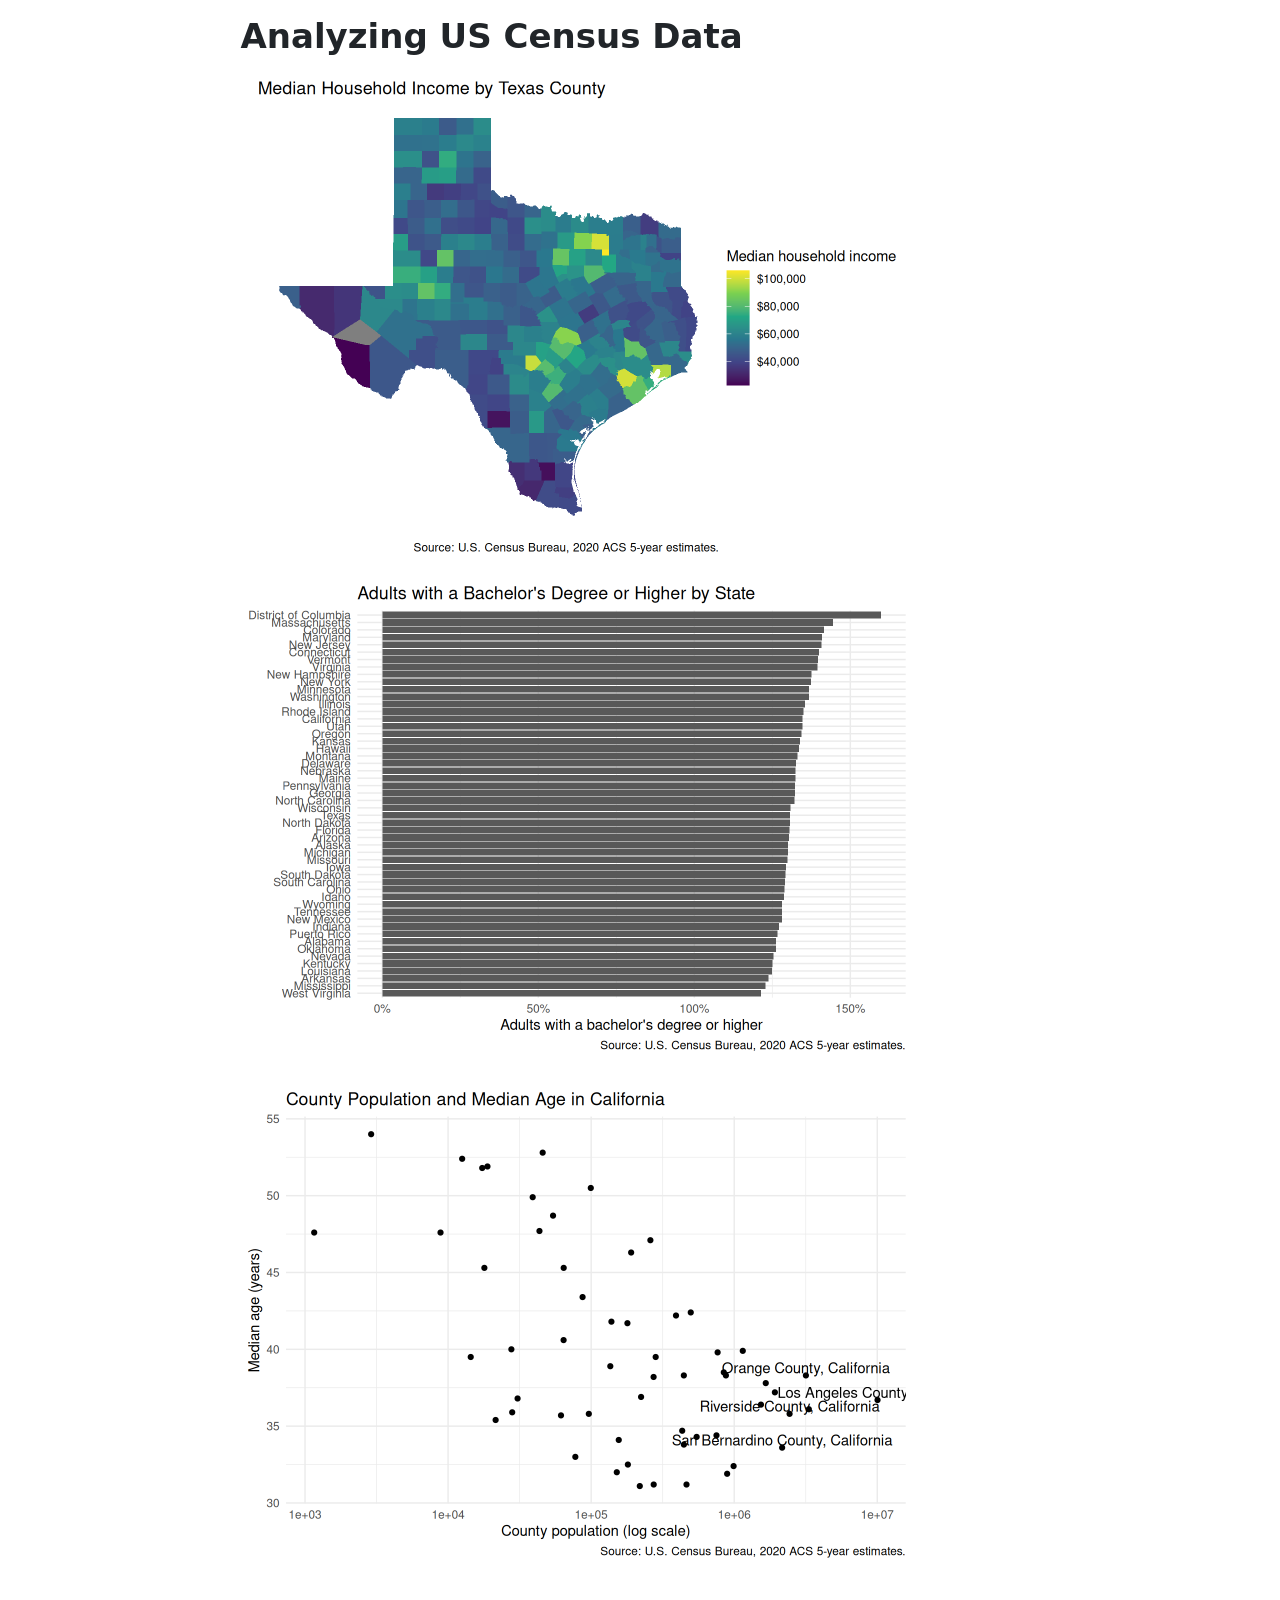
==== index.html @ 08bc4ea1 "Built site for gh-pages" ====
<!DOCTYPE html>
<html xmlns="http://www.w3.org/1999/xhtml" lang="en" xml:lang="en"><head>

<meta charset="utf-8">
<meta name="generator" content="quarto-1.10.19">

<meta name="viewport" content="width=device-width, initial-scale=1.0, user-scalable=yes">


<title>Analyzing US Census Data</title>
<style>
/* Default styles provided by pandoc.
** See https://pandoc.org/MANUAL.html#variables-for-html for config info.
*/
span.smallcaps{font-variant: small-caps;}
div.columns{display: flex; gap: 1.5em;}
div.column{flex: auto;}
@media screen {
div.columns{gap: min(4vw, 1.5em);}
div.column{overflow-x: auto;}
}
div.hanging-indent{margin-left: 1.5em; text-indent: -1.5em;}
ul.task-list{list-style: none;}
ul.task-list li input[type="checkbox"] {
  width: 0.8em;
  margin: 0 0.8em 0.2em -1em; /* quarto-specific, see https://github.com/quarto-dev/quarto-cli/issues/4556 */ 
  vertical-align: middle;
}
</style>


<script src="analysis_files/libs/clipboard/clipboard.min.js"></script>
<script src="analysis_files/libs/quarto-html/quarto.js" type="module"></script>
<script src="analysis_files/libs/quarto-html/tabsets/tabsets.js" type="module"></script>
<script src="analysis_files/libs/quarto-html/popper.min.js"></script>
<script src="analysis_files/libs/quarto-html/tippy.umd.min.js"></script>
<script src="analysis_files/libs/quarto-html/anchor.min.js"></script>
<link href="analysis_files/libs/quarto-html/tippy.css" rel="stylesheet">
<link href="analysis_files/libs/quarto-html/quarto-syntax-highlighting-bf27225e3a48a9273f3daa8f8e829971.css" rel="stylesheet" id="quarto-text-highlighting-styles">
<script src="analysis_files/libs/bootstrap/bootstrap.min.js"></script>
<link href="analysis_files/libs/bootstrap/bootstrap-icons.css" rel="stylesheet">
<link href="analysis_files/libs/bootstrap/bootstrap-2d8e8d8c08cd9eb5ffb286a132dd36b7.min.css" rel="stylesheet" append-hash="true" id="quarto-bootstrap" data-mode="light">


</head>

<body class="fullcontent quarto-light">

<div id="quarto-content" class="page-columns page-rows-contents page-layout-article">

<main class="content" id="quarto-document-content">

<header id="title-block-header" class="quarto-title-block default">
<div class="quarto-title">
<h1 class="title">Analyzing US Census Data</h1>
</div>



<div class="quarto-title-meta">

    
  
    
  </div>
  


</header>


<div class="cell">
<div class="cell-output-display">
<div>
<figure class="figure">
<p><img src="analysis_files/figure-html/unnamed-chunk-3-1.png" class="img-fluid figure-img" width="672"></p>
</figure>
</div>
</div>
</div>
<div class="cell">
<div class="cell-output-display">
<div>
<figure class="figure">
<p><img src="analysis_files/figure-html/unnamed-chunk-5-1.png" class="img-fluid figure-img" width="672"></p>
</figure>
</div>
</div>
</div>
<div class="cell">
<div class="cell-output-display">
<div>
<figure class="figure">
<p><img src="analysis_files/figure-html/unnamed-chunk-7-1.png" class="img-fluid figure-img" width="672"></p>
</figure>
</div>
</div>
</div>

</main>
<!-- /main column -->
<script id="quarto-html-after-body" type="application/javascript">
  window.document.addEventListener("DOMContentLoaded", function (event) {
    const icon = "";
    const anchorJS = new window.AnchorJS();
    anchorJS.options = {
      placement: 'right',
      icon: icon
    };
    anchorJS.add('.anchored');
    const isCodeAnnotation = (el) => {
      for (const clz of el.classList) {
        if (clz.startsWith('code-annotation-')) {                     
          return true;
        }
      }
      return false;
    }
    const onCopySuccess = function(e) {
      // button target
      const button = e.trigger;
      // don't keep focus
      button.blur();
      // flash "checked"
      button.classList.add('code-copy-button-checked');
      var currentTitle = button.getAttribute("title");
      button.setAttribute("title", "Copied!");
      let tooltip;
      if (window.bootstrap) {
        button.setAttribute("data-bs-toggle", "tooltip");
        button.setAttribute("data-bs-placement", "left");
        button.setAttribute("data-bs-title", "Copied!");
        tooltip = new bootstrap.Tooltip(button, 
          { trigger: "manual", 
            customClass: "code-copy-button-tooltip",
            offset: [0, -8]});
        tooltip.show();    
      }
      setTimeout(function() {
        if (tooltip) {
          tooltip.hide();
          button.removeAttribute("data-bs-title");
          button.removeAttribute("data-bs-toggle");
          button.removeAttribute("data-bs-placement");
        }
        button.setAttribute("title", currentTitle);
        button.classList.remove('code-copy-button-checked');
      }, 1000);
      // clear code selection
      e.clearSelection();
    }
    const getTextToCopy = function(trigger) {
      const outerScaffold = trigger.parentElement.cloneNode(true);
      const codeEl = outerScaffold.querySelector('code');
      for (const childEl of codeEl.children) {
        if (isCodeAnnotation(childEl)) {
          childEl.remove();
        }
      }
      return codeEl.innerText;
    }
    const clipboard = new window.ClipboardJS('.code-copy-button:not([data-in-quarto-modal])', {
      text: getTextToCopy
    });
    clipboard.on('success', onCopySuccess);
    if (window.document.getElementById('quarto-embedded-source-code-modal')) {
      const clipboardModal = new window.ClipboardJS('.code-copy-button[data-in-quarto-modal]', {
        text: getTextToCopy,
        container: window.document.getElementById('quarto-embedded-source-code-modal')
      });
      clipboardModal.on('success', onCopySuccess);
    }
      var localhostRegex = new RegExp(/^(?:http|https):\/\/localhost\:?[0-9]*\//);
      var mailtoRegex = new RegExp(/^mailto:/);
        var filterRegex = new RegExp('/' + window.location.host + '/');
      var isInternal = (href) => {
          return filterRegex.test(href) || localhostRegex.test(href) || mailtoRegex.test(href);
      }
      // Inspect non-navigation links and adorn them if external
     var links = window.document.querySelectorAll('a[href]:not(.nav-link):not(.navbar-brand):not(.toc-action):not(.sidebar-link):not(.sidebar-item-toggle):not(.pagination-link):not(.no-external):not([aria-hidden]):not(.dropdown-item):not(.quarto-navigation-tool):not(.about-link)');
      for (var i=0; i<links.length; i++) {
        const link = links[i];
        if (!isInternal(link.href)) {
          // undo the damage that might have been done by quarto-nav.js in the case of
          // links that we want to consider external
          if (link.dataset.originalHref !== undefined) {
            link.href = link.dataset.originalHref;
          }
        }
      }
    function tippyHover(el, contentFn, onTriggerFn, onUntriggerFn) {
      const config = {
        allowHTML: true,
        maxWidth: 500,
        delay: 100,
        arrow: false,
        appendTo: function(el) {
            return el.parentElement;
        },
        interactive: true,
        interactiveBorder: 10,
        theme: 'quarto',
        placement: 'bottom-start',
      };
      if (contentFn) {
        config.content = contentFn;
      }
      if (onTriggerFn) {
        config.onTrigger = onTriggerFn;
      }
      if (onUntriggerFn) {
        config.onUntrigger = onUntriggerFn;
      }
      window.tippy(el, config); 
    }
    const noterefs = window.document.querySelectorAll('a[role="doc-noteref"]');
    for (var i=0; i<noterefs.length; i++) {
      const ref = noterefs[i];
      tippyHover(ref, function() {
        // use id or data attribute instead here
        let href = ref.getAttribute('data-footnote-href') || ref.getAttribute('href');
        try { href = new URL(href).hash; } catch {}
        const id = href.replace(/^#\/?/, "");
        const note = window.document.getElementById(id);
        if (note) {
          return note.innerHTML;
        } else {
          return "";
        }
      });
    }
    const xrefs = window.document.querySelectorAll('a.quarto-xref');
    const processXRef = (id, note) => {
      // Strip column container classes
      const stripColumnClz = (el) => {
        el.classList.remove("page-full", "page-columns");
        if (el.children) {
          for (const child of el.children) {
            stripColumnClz(child);
          }
        }
      }
      stripColumnClz(note)
      if (id === null || id.startsWith('sec-')) {
        // Special case sections, only their first couple elements
        const container = document.createElement("div");
        if (note.children && note.children.length > 2) {
          container.appendChild(note.children[0].cloneNode(true));
          for (let i = 1; i < note.children.length; i++) {
            const child = note.children[i];
            if (child.tagName === "P" && child.innerText === "") {
              continue;
            } else {
              container.appendChild(child.cloneNode(true));
              break;
            }
          }
          if (window.Quarto?.typesetMath) {
            window.Quarto.typesetMath(container);
          }
          return container.innerHTML
        } else {
          if (window.Quarto?.typesetMath) {
            window.Quarto.typesetMath(note);
          }
          return note.innerHTML;
        }
      } else {
        // Remove any anchor links if they are present
        const anchorLink = note.querySelector('a.anchorjs-link');
        if (anchorLink) {
          anchorLink.remove();
        }
        if (window.Quarto?.typesetMath) {
          window.Quarto.typesetMath(note);
        }
        if (note.classList.contains("callout")) {
          return note.outerHTML;
        } else {
          return note.innerHTML;
        }
      }
    }
    for (var i=0; i<xrefs.length; i++) {
      const xref = xrefs[i];
      tippyHover(xref, undefined, function(instance) {
        instance.disable();
        let url = xref.getAttribute('href');
        let hash = undefined; 
        if (url.startsWith('#')) {
          hash = url;
        } else {
          try { hash = new URL(url).hash; } catch {}
        }
        if (hash) {
          const id = hash.replace(/^#\/?/, "");
          const note = window.document.getElementById(id);
          if (note !== null) {
            try {
              const html = processXRef(id, note.cloneNode(true));
              instance.setContent(html);
            } finally {
              instance.enable();
              instance.show();
            }
          } else {
            // See if we can fetch this
            fetch(url.split('#')[0])
            .then(res => res.text())
            .then(html => {
              const parser = new DOMParser();
              const htmlDoc = parser.parseFromString(html, "text/html");
              const note = htmlDoc.getElementById(id);
              if (note !== null) {
                const html = processXRef(id, note);
                instance.setContent(html);
              } 
            }).finally(() => {
              instance.enable();
              instance.show();
            });
          }
        } else {
          // See if we can fetch a full url (with no hash to target)
          // This is a special case and we should probably do some content thinning / targeting
          fetch(url)
          .then(res => res.text())
          .then(html => {
            const parser = new DOMParser();
            const htmlDoc = parser.parseFromString(html, "text/html");
            const note = htmlDoc.querySelector('main.content');
            if (note !== null) {
              // This should only happen for chapter cross references
              // (since there is no id in the URL)
              // remove the first header
              if (note.children.length > 0 && note.children[0].tagName === "HEADER") {
                note.children[0].remove();
              }
              const html = processXRef(null, note);
              instance.setContent(html);
            } 
          }).finally(() => {
            instance.enable();
            instance.show();
          });
        }
      }, function(instance) {
      });
    }
        let selectedAnnoteEl;
        const selectorForAnnotation = ( cell, annotation) => {
          let cellAttr = 'data-code-cell="' + cell + '"';
          let lineAttr = 'data-code-annotation="' +  annotation + '"';
          const selector = 'span[' + cellAttr + '][' + lineAttr + ']';
          return selector;
        }
        const selectCodeLines = (annoteEl) => {
          const doc = window.document;
          const targetCell = annoteEl.getAttribute("data-target-cell");
          const targetAnnotation = annoteEl.getAttribute("data-target-annotation");
          const annoteSpan = window.document.querySelector(selectorForAnnotation(targetCell, targetAnnotation));
          const lines = annoteSpan.getAttribute("data-code-lines").split(",");
          const lineIds = lines.map((line) => {
            return targetCell + "-" + line;
          })
          let top = null;
          let height = null;
          let parent = null;
          if (lineIds.length > 0) {
              //compute the position of the single el (top and bottom and make a div)
              const el = window.document.getElementById(lineIds[0]);
              top = el.offsetTop;
              height = el.offsetHeight;
              parent = el.parentElement.parentElement;
            if (lineIds.length > 1) {
              const lastEl = window.document.getElementById(lineIds[lineIds.length - 1]);
              const bottom = lastEl.offsetTop + lastEl.offsetHeight;
              height = bottom - top;
            }
            if (top !== null && height !== null && parent !== null) {
              // cook up a div (if necessary) and position it 
              let div = window.document.getElementById("code-annotation-line-highlight");
              if (div === null) {
                div = window.document.createElement("div");
                div.setAttribute("id", "code-annotation-line-highlight");
                div.style.position = 'absolute';
                parent.appendChild(div);
              }
              div.style.top = top - 2 + "px";
              div.style.height = height + 4 + "px";
              div.style.left = 0;
              let gutterDiv = window.document.getElementById("code-annotation-line-highlight-gutter");
              if (gutterDiv === null) {
                gutterDiv = window.document.createElement("div");
                gutterDiv.setAttribute("id", "code-annotation-line-highlight-gutter");
                gutterDiv.style.position = 'absolute';
                const codeCell = window.document.getElementById(targetCell);
                const gutter = codeCell.querySelector('.code-annotation-gutter');
                gutter.appendChild(gutterDiv);
              }
              gutterDiv.style.top = top - 2 + "px";
              gutterDiv.style.height = height + 4 + "px";
            }
            selectedAnnoteEl = annoteEl;
          }
        };
        const unselectCodeLines = () => {
          const elementsIds = ["code-annotation-line-highlight", "code-annotation-line-highlight-gutter"];
          elementsIds.forEach((elId) => {
            const div = window.document.getElementById(elId);
            if (div) {
              div.remove();
            }
          });
          selectedAnnoteEl = undefined;
        };
          // Handle positioning of the toggle
      window.addEventListener(
        "resize",
        throttle(() => {
          elRect = undefined;
          if (selectedAnnoteEl) {
            selectCodeLines(selectedAnnoteEl);
          }
        }, 10)
      );
      function throttle(fn, ms) {
      let throttle = false;
      let timer;
        return (...args) => {
          if(!throttle) { // first call gets through
              fn.apply(this, args);
              throttle = true;
          } else { // all the others get throttled
              if(timer) clearTimeout(timer); // cancel #2
              timer = setTimeout(() => {
                fn.apply(this, args);
                timer = throttle = false;
              }, ms);
          }
        };
      }
        // Attach click handler to the DT
        const annoteDls = window.document.querySelectorAll('dt[data-target-cell]');
        for (const annoteDlNode of annoteDls) {
          annoteDlNode.addEventListener('click', (event) => {
            const clickedEl = event.target;
            if (clickedEl !== selectedAnnoteEl) {
              unselectCodeLines();
              const activeEl = window.document.querySelector('dt[data-target-cell].code-annotation-active');
              if (activeEl) {
                activeEl.classList.remove('code-annotation-active');
              }
              selectCodeLines(clickedEl);
              clickedEl.classList.add('code-annotation-active');
            } else {
              // Unselect the line
              unselectCodeLines();
              clickedEl.classList.remove('code-annotation-active');
            }
          });
        }
    const findCites = (el) => {
      const parentEl = el.parentElement;
      if (parentEl) {
        const cites = parentEl.dataset.cites;
        if (cites) {
          return {
            el,
            cites: cites.split(' ')
          };
        } else {
          return findCites(el.parentElement)
        }
      } else {
        return undefined;
      }
    };
    var bibliorefs = window.document.querySelectorAll('a[role="doc-biblioref"]');
    for (var i=0; i<bibliorefs.length; i++) {
      const ref = bibliorefs[i];
      const citeInfo = findCites(ref);
      if (citeInfo) {
        tippyHover(citeInfo.el, function() {
          var popup = window.document.createElement('div');
          citeInfo.cites.forEach(function(cite) {
            var citeDiv = window.document.createElement('div');
            citeDiv.classList.add('hanging-indent');
            citeDiv.classList.add('csl-entry');
            var biblioDiv = window.document.getElementById('ref-' + cite);
            if (biblioDiv) {
              citeDiv.innerHTML = biblioDiv.innerHTML;
            }
            popup.appendChild(citeDiv);
          });
          return popup.innerHTML;
        });
      }
    }
  });
  </script>
</div> <!-- /content -->




</body></html>
---- analysis_files/libs/quarto-html/tippy.css ----
.tippy-box[data-animation=fade][data-state=hidden]{opacity:0}[data-tippy-root]{max-width:calc(100vw - 10px)}.tippy-box{position:relative;background-color:#333;color:#fff;border-radius:4px;font-size:14px;line-height:1.4;white-space:normal;outline:0;transition-property:transform,visibility,opacity}.tippy-box[data-placement^=top]>.tippy-arrow{bottom:0}.tippy-box[data-placement^=top]>.tippy-arrow:before{bottom:-7px;left:0;border-width:8px 8px 0;border-top-color:initial;transform-origin:center top}.tippy-box[data-placement^=bottom]>.tippy-arrow{top:0}.tippy-box[data-placement^=bottom]>.tippy-arrow:before{top:-7px;left:0;border-width:0 8px 8px;border-bottom-color:initial;transform-origin:center bottom}.tippy-box[data-placement^=left]>.tippy-arrow{right:0}.tippy-box[data-placement^=left]>.tippy-arrow:before{border-width:8px 0 8px 8px;border-left-color:initial;right:-7px;transform-origin:center left}.tippy-box[data-placement^=right]>.tippy-arrow{left:0}.tippy-box[data-placement^=right]>.tippy-arrow:before{left:-7px;border-width:8px 8px 8px 0;border-right-color:initial;transform-origin:center right}.tippy-box[data-inertia][data-state=visible]{transition-timing-function:cubic-bezier(.54,1.5,.38,1.11)}.tippy-arrow{width:16px;height:16px;color:#333}.tippy-arrow:before{content:"";position:absolute;border-color:transparent;border-style:solid}.tippy-content{position:relative;padding:5px 9px;z-index:1}
---- analysis_files/libs/quarto-html/quarto-syntax-highlighting-bf27225e3a48a9273f3daa8f8e829971.css ----
/* quarto syntax highlight colors */
:root {
  --quarto-hl-ot-color: #003B4F;
  --quarto-hl-at-color: #657422;
  --quarto-hl-ss-color: #20794D;
  --quarto-hl-an-color: #5E5E5E;
  --quarto-hl-fu-color: #4758AB;
  --quarto-hl-st-color: #20794D;
  --quarto-hl-cf-color: #003B4F;
  --quarto-hl-op-color: #5E5E5E;
  --quarto-hl-er-color: #AD0000;
  --quarto-hl-bn-color: #AD0000;
  --quarto-hl-al-color: #AD0000;
  --quarto-hl-va-color: #111111;
  --quarto-hl-bu-color: inherit;
  --quarto-hl-ex-color: inherit;
  --quarto-hl-pp-color: #AD0000;
  --quarto-hl-in-color: #5E5E5E;
  --quarto-hl-vs-color: #20794D;
  --quarto-hl-wa-color: #5E5E5E;
  --quarto-hl-do-color: #5E5E5E;
  --quarto-hl-im-color: #00769E;
  --quarto-hl-ch-color: #20794D;
  --quarto-hl-dt-color: #AD0000;
  --quarto-hl-fl-color: #AD0000;
  --quarto-hl-co-color: #5E5E5E;
  --quarto-hl-cv-color: #5E5E5E;
  --quarto-hl-cn-color: #8f5902;
  --quarto-hl-sc-color: #5E5E5E;
  --quarto-hl-dv-color: #AD0000;
  --quarto-hl-kw-color: #003B4F;
}

/* other quarto variables */
:root {
  --quarto-font-monospace: SFMono-Regular, Menlo, Monaco, Consolas, "Liberation Mono", "Courier New", monospace;
}

/* syntax highlight based on Pandoc's rules */
pre > code.sourceCode > span {
  color: #003B4F;
}

code.sourceCode > span {
  color: #003B4F;
}

div.sourceCode,
div.sourceCode pre.sourceCode {
  color: #003B4F;
}

/* Normal */
code span {
  color: #003B4F;
}

/* Alert */
code span.al {
  color: #AD0000;
  font-style: inherit;
}

/* Annotation */
code span.an {
  color: #5E5E5E;
  font-style: inherit;
}

/* Attribute */
code span.at {
  color: #657422;
  font-style: inherit;
}

/* BaseN */
code span.bn {
  color: #AD0000;
  font-style: inherit;
}

/* BuiltIn */
code span.bu {
  font-style: inherit;
}

/* ControlFlow */
code span.cf {
  color: #003B4F;
  font-weight: bold;
  font-style: inherit;
}

/* Char */
code span.ch {
  color: #20794D;
  font-style: inherit;
}

/* Constant */
code span.cn {
  color: #8f5902;
  font-style: inherit;
}

/* Comment */
code span.co {
  color: #5E5E5E;
  font-style: inherit;
}

/* CommentVar */
code span.cv {
  color: #5E5E5E;
  font-style: italic;
}

/* Documentation */
code span.do {
  color: #5E5E5E;
  font-style: italic;
}

/* DataType */
code span.dt {
  color: #AD0000;
  font-style: inherit;
}

/* DecVal */
code span.dv {
  color: #AD0000;
  font-style: inherit;
}

/* Error */
code span.er {
  color: #AD0000;
  font-style: inherit;
}

/* Extension */
code span.ex {
  font-style: inherit;
}

/* Float */
code span.fl {
  color: #AD0000;
  font-style: inherit;
}

/* Function */
code span.fu {
  color: #4758AB;
  font-style: inherit;
}

/* Import */
code span.im {
  color: #00769E;
  font-style: inherit;
}

/* Information */
code span.in {
  color: #5E5E5E;
  font-style: inherit;
}

/* Keyword */
code span.kw {
  color: #003B4F;
  font-weight: bold;
  font-style: inherit;
}

/* Operator */
code span.op {
  color: #5E5E5E;
  font-style: inherit;
}

/* Other */
code span.ot {
  color: #003B4F;
  font-style: inherit;
}

/* Preprocessor */
code span.pp {
  color: #AD0000;
  font-style: inherit;
}

/* SpecialChar */
code span.sc {
  color: #5E5E5E;
  font-style: inherit;
}

/* SpecialString */
code span.ss {
  color: #20794D;
  font-style: inherit;
}

/* String */
code span.st {
  color: #20794D;
  font-style: inherit;
}

/* Variable */
code span.va {
  color: #111111;
  font-style: inherit;
}

/* VerbatimString */
code span.vs {
  color: #20794D;
  font-style: inherit;
}

/* Warning */
code span.wa {
  color: #5E5E5E;
  font-style: italic;
}

.prevent-inlining {
  content: "</";
}

/*# sourceMappingURL=8be38f48d34c45af72792cbd699585e7.css.map */
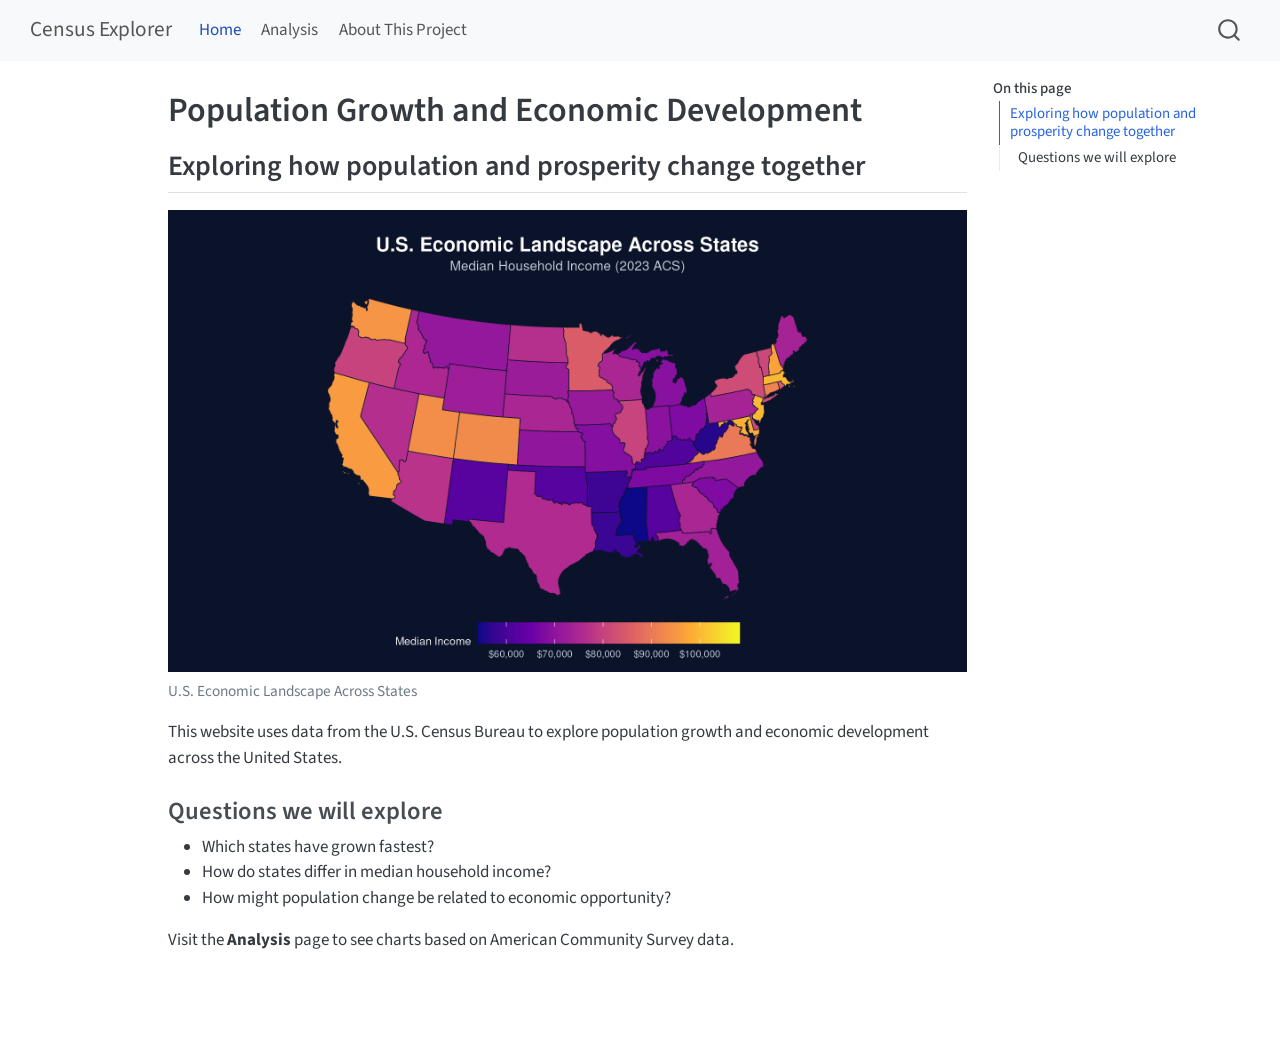
==== commit 8910a48e: "Built site for gh-pages" ====
--- a/index.html
+++ b/index.html
@@ -7,7 +7,7 @@
 <meta name="viewport" content="width=device-width, initial-scale=1.0, user-scalable=yes">
 
 
-<title>Analyzing US Census Data</title>
+<title>Population Growth and Economic Development – Census Explorer</title>
 <style>
 /* Default styles provided by pandoc.
 ** See https://pandoc.org/MANUAL.html#variables-for-html for config info.
@@ -29,30 +29,113 @@
 </style>
 
 
-<script src="analysis_files/libs/clipboard/clipboard.min.js"></script>
-<script src="analysis_files/libs/quarto-html/quarto.js" type="module"></script>
-<script src="analysis_files/libs/quarto-html/tabsets/tabsets.js" type="module"></script>
-<script src="analysis_files/libs/quarto-html/popper.min.js"></script>
-<script src="analysis_files/libs/quarto-html/tippy.umd.min.js"></script>
-<script src="analysis_files/libs/quarto-html/anchor.min.js"></script>
-<link href="analysis_files/libs/quarto-html/tippy.css" rel="stylesheet">
-<link href="analysis_files/libs/quarto-html/quarto-syntax-highlighting-bf27225e3a48a9273f3daa8f8e829971.css" rel="stylesheet" id="quarto-text-highlighting-styles">
-<script src="analysis_files/libs/bootstrap/bootstrap.min.js"></script>
-<link href="analysis_files/libs/bootstrap/bootstrap-icons.css" rel="stylesheet">
-<link href="analysis_files/libs/bootstrap/bootstrap-2d8e8d8c08cd9eb5ffb286a132dd36b7.min.css" rel="stylesheet" append-hash="true" id="quarto-bootstrap" data-mode="light">
-
-
+<script src="site_libs/quarto-nav/quarto-nav.js"></script>
+<script src="site_libs/quarto-nav/headroom.min.js"></script>
+<script src="site_libs/clipboard/clipboard.min.js"></script>
+<script src="site_libs/quarto-search/autocomplete.umd.js"></script>
+<script src="site_libs/quarto-search/fuse.min.js"></script>
+<script src="site_libs/quarto-search/quarto-search.js"></script>
+<meta name="quarto:offset" content="./">
+<script src="site_libs/quarto-html/quarto.js" type="module"></script>
+<script src="site_libs/quarto-html/tabsets/tabsets.js" type="module"></script>
+<script src="site_libs/quarto-html/popper.min.js"></script>
+<script src="site_libs/quarto-html/tippy.umd.min.js"></script>
+<script src="site_libs/quarto-html/anchor.min.js"></script>
+<link href="site_libs/quarto-html/tippy.css" rel="stylesheet">
+<link href="site_libs/quarto-html/quarto-syntax-highlighting-bf27225e3a48a9273f3daa8f8e829971.css" rel="stylesheet" id="quarto-text-highlighting-styles">
+<script src="site_libs/bootstrap/bootstrap.min.js"></script>
+<link href="site_libs/bootstrap/bootstrap-icons.css" rel="stylesheet">
+<link href="site_libs/bootstrap/bootstrap-22ddd0bc8811bb05b22c9f1af5ad3da3.min.css" rel="stylesheet" append-hash="true" id="quarto-bootstrap" data-mode="light">
+<script id="quarto-search-options" type="application/json">{
+  "location": "navbar",
+  "copy-button": false,
+  "collapse-after": 3,
+  "panel-placement": "end",
+  "type": "overlay",
+  "limit": 50,
+  "keyboard-shortcut": [
+    "f",
+    "/",
+    "s"
+  ],
+  "show-item-context": false,
+  "language": {
+    "search-no-results-text": "No results",
+    "search-matching-documents-text": "matching documents",
+    "search-copy-link-title": "Copy link to search",
+    "search-hide-matches-text": "Hide additional matches",
+    "search-more-match-text": "more match in this document",
+    "search-more-matches-text": "more matches in this document",
+    "search-clear-button-title": "Clear",
+    "search-text-placeholder": "",
+    "search-detached-cancel-button-title": "Cancel",
+    "search-submit-button-title": "Submit",
+    "search-label": "Search"
+  }
+}</script>
+
+
+<link rel="stylesheet" href="styles.css">
 </head>
 
-<body class="fullcontent quarto-light">
-
-<div id="quarto-content" class="page-columns page-rows-contents page-layout-article">
-
+<body class="nav-fixed quarto-light">
+
+<div id="quarto-search-results"></div>
+  <header id="quarto-header" class="headroom fixed-top">
+    <nav class="navbar navbar-expand-lg " data-bs-theme="dark">
+      <div class="navbar-container container-fluid">
+      <div class="navbar-brand-container mx-auto">
+    <a class="navbar-brand" href="./index.html">
+    <span class="navbar-title">Census Explorer</span>
+    </a>
+  </div>
+            <div id="quarto-search" class="" title="Search"></div>
+          <button class="navbar-toggler" type="button" data-bs-toggle="collapse" data-bs-target="#navbarCollapse" aria-controls="navbarCollapse" role="menu" aria-expanded="false" aria-label="Toggle navigation" onclick="if (window.quartoToggleHeadroom) { window.quartoToggleHeadroom(); }">
+  <span class="navbar-toggler-icon"></span>
+</button>
+          <div class="collapse navbar-collapse" id="navbarCollapse">
+            <ul class="navbar-nav navbar-nav-scroll me-auto">
+  <li class="nav-item">
+    <a class="nav-link active" href="./index.html" aria-current="page"> 
+<span class="menu-text">Home</span></a>
+  </li>  
+  <li class="nav-item">
+    <a class="nav-link" href="./analysis.html"> 
+<span class="menu-text">Analysis</span></a>
+  </li>  
+  <li class="nav-item">
+    <a class="nav-link" href="./about.html"> 
+<span class="menu-text">About This Project</span></a>
+  </li>  
+</ul>
+          </div> <!-- /navcollapse -->
+            <div class="quarto-navbar-tools">
+</div>
+      </div> <!-- /container-fluid -->
+    </nav>
+</header>
+<!-- content -->
+<div id="quarto-content" class="quarto-container page-columns page-rows-contents page-layout-article page-navbar">
+<!-- sidebar -->
+<!-- margin-sidebar -->
+    <div id="quarto-margin-sidebar" class="sidebar margin-sidebar">
+        <nav id="TOC" role="doc-toc" class="toc-active">
+    <h2 id="toc-title">On this page</h2>
+   
+  <ul>
+  <li><a href="#exploring-how-population-and-prosperity-change-together" id="toc-exploring-how-population-and-prosperity-change-together" class="nav-link active" data-scroll-target="#exploring-how-population-and-prosperity-change-together">Exploring how population and prosperity change together</a>
+  <ul class="collapse">
+  <li><a href="#questions-we-will-explore" id="toc-questions-we-will-explore" class="nav-link" data-scroll-target="#questions-we-will-explore">Questions we will explore</a></li>
+  </ul></li>
+  </ul>
+</nav>
+    </div>
+<!-- main -->
 <main class="content" id="quarto-document-content">
 
 <header id="title-block-header" class="quarto-title-block default">
 <div class="quarto-title">
-<h1 class="title">Analyzing US Census Data</h1>
+<h1 class="title">Population Growth and Economic Development</h1>
 </div>
 
 
@@ -69,36 +152,29 @@
 </header>
 
 
-<div class="cell">
-<div class="cell-output-display">
-<div>
+<section id="exploring-how-population-and-prosperity-change-together" class="level2">
+<h2 class="anchored" data-anchor-id="exploring-how-population-and-prosperity-change-together">Exploring how population and prosperity change together</h2>
+<div class="quarto-figure quarto-figure-center">
 <figure class="figure">
-<p><img src="analysis_files/figure-html/unnamed-chunk-3-1.png" class="img-fluid figure-img" width="672"></p>
+<p><img src="banner.png" class="img-fluid figure-img"></p>
+<figcaption>U.S. Economic Landscape Across States</figcaption>
 </figure>
 </div>
-</div>
-</div>
-<div class="cell">
-<div class="cell-output-display">
-<div>
-<figure class="figure">
-<p><img src="analysis_files/figure-html/unnamed-chunk-5-1.png" class="img-fluid figure-img" width="672"></p>
-</figure>
-</div>
-</div>
-</div>
-<div class="cell">
-<div class="cell-output-display">
-<div>
-<figure class="figure">
-<p><img src="analysis_files/figure-html/unnamed-chunk-7-1.png" class="img-fluid figure-img" width="672"></p>
-</figure>
-</div>
-</div>
-</div>
-
-</main>
-<!-- /main column -->
+<p>This website uses data from the U.S. Census Bureau to explore population growth and economic development across the United States.</p>
+<section id="questions-we-will-explore" class="level3">
+<h3 class="anchored" data-anchor-id="questions-we-will-explore">Questions we will explore</h3>
+<ul>
+<li>Which states have grown fastest?</li>
+<li>How do states differ in median household income?</li>
+<li>How might population change be related to economic opportunity?</li>
+</ul>
+<p>Visit the <strong>Analysis</strong> page to see charts based on American Community Survey data.</p>
+
+
+</section>
+</section>
+
+</main> <!-- /main -->
 <script id="quarto-html-after-body" type="application/javascript">
   window.document.addEventListener("DOMContentLoaded", function (event) {
     const icon = "";
@@ -172,7 +248,7 @@
     }
       var localhostRegex = new RegExp(/^(?:http|https):\/\/localhost\:?[0-9]*\//);
       var mailtoRegex = new RegExp(/^mailto:/);
-        var filterRegex = new RegExp('/' + window.location.host + '/');
+        var filterRegex = new RegExp("https:\/\/marianacomartin28\.github\.io\/census\/");
       var isInternal = (href) => {
           return filterRegex.test(href) || localhostRegex.test(href) || mailtoRegex.test(href);
       }
--- a/site_libs/quarto-html/tippy.css
+++ b/site_libs/quarto-html/tippy.css
@@ -0,0 +1 @@
+.tippy-box[data-animation=fade][data-state=hidden]{opacity:0}[data-tippy-root]{max-width:calc(100vw - 10px)}.tippy-box{position:relative;background-color:#333;color:#fff;border-radius:4px;font-size:14px;line-height:1.4;white-space:normal;outline:0;transition-property:transform,visibility,opacity}.tippy-box[data-placement^=top]>.tippy-arrow{bottom:0}.tippy-box[data-placement^=top]>.tippy-arrow:before{bottom:-7px;left:0;border-width:8px 8px 0;border-top-color:initial;transform-origin:center top}.tippy-box[data-placement^=bottom]>.tippy-arrow{top:0}.tippy-box[data-placement^=bottom]>.tippy-arrow:before{top:-7px;left:0;border-width:0 8px 8px;border-bottom-color:initial;transform-origin:center bottom}.tippy-box[data-placement^=left]>.tippy-arrow{right:0}.tippy-box[data-placement^=left]>.tippy-arrow:before{border-width:8px 0 8px 8px;border-left-color:initial;right:-7px;transform-origin:center left}.tippy-box[data-placement^=right]>.tippy-arrow{left:0}.tippy-box[data-placement^=right]>.tippy-arrow:before{left:-7px;border-width:8px 8px 8px 0;border-right-color:initial;transform-origin:center right}.tippy-box[data-inertia][data-state=visible]{transition-timing-function:cubic-bezier(.54,1.5,.38,1.11)}.tippy-arrow{width:16px;height:16px;color:#333}.tippy-arrow:before{content:"";position:absolute;border-color:transparent;border-style:solid}.tippy-content{position:relative;padding:5px 9px;z-index:1}
--- a/site_libs/quarto-html/quarto-syntax-highlighting-bf27225e3a48a9273f3daa8f8e829971.css
+++ b/site_libs/quarto-html/quarto-syntax-highlighting-bf27225e3a48a9273f3daa8f8e829971.css
@@ -0,0 +1,236 @@
+/* quarto syntax highlight colors */
+:root {
+  --quarto-hl-ot-color: #003B4F;
+  --quarto-hl-at-color: #657422;
+  --quarto-hl-ss-color: #20794D;
+  --quarto-hl-an-color: #5E5E5E;
+  --quarto-hl-fu-color: #4758AB;
+  --quarto-hl-st-color: #20794D;
+  --quarto-hl-cf-color: #003B4F;
+  --quarto-hl-op-color: #5E5E5E;
+  --quarto-hl-er-color: #AD0000;
+  --quarto-hl-bn-color: #AD0000;
+  --quarto-hl-al-color: #AD0000;
+  --quarto-hl-va-color: #111111;
+  --quarto-hl-bu-color: inherit;
+  --quarto-hl-ex-color: inherit;
+  --quarto-hl-pp-color: #AD0000;
+  --quarto-hl-in-color: #5E5E5E;
+  --quarto-hl-vs-color: #20794D;
+  --quarto-hl-wa-color: #5E5E5E;
+  --quarto-hl-do-color: #5E5E5E;
+  --quarto-hl-im-color: #00769E;
+  --quarto-hl-ch-color: #20794D;
+  --quarto-hl-dt-color: #AD0000;
+  --quarto-hl-fl-color: #AD0000;
+  --quarto-hl-co-color: #5E5E5E;
+  --quarto-hl-cv-color: #5E5E5E;
+  --quarto-hl-cn-color: #8f5902;
+  --quarto-hl-sc-color: #5E5E5E;
+  --quarto-hl-dv-color: #AD0000;
+  --quarto-hl-kw-color: #003B4F;
+}
+
+/* other quarto variables */
+:root {
+  --quarto-font-monospace: SFMono-Regular, Menlo, Monaco, Consolas, "Liberation Mono", "Courier New", monospace;
+}
+
+/* syntax highlight based on Pandoc's rules */
+pre > code.sourceCode > span {
+  color: #003B4F;
+}
+
+code.sourceCode > span {
+  color: #003B4F;
+}
+
+div.sourceCode,
+div.sourceCode pre.sourceCode {
+  color: #003B4F;
+}
+
+/* Normal */
+code span {
+  color: #003B4F;
+}
+
+/* Alert */
+code span.al {
+  color: #AD0000;
+  font-style: inherit;
+}
+
+/* Annotation */
+code span.an {
+  color: #5E5E5E;
+  font-style: inherit;
+}
+
+/* Attribute */
+code span.at {
+  color: #657422;
+  font-style: inherit;
+}
+
+/* BaseN */
+code span.bn {
+  color: #AD0000;
+  font-style: inherit;
+}
+
+/* BuiltIn */
+code span.bu {
+  font-style: inherit;
+}
+
+/* ControlFlow */
+code span.cf {
+  color: #003B4F;
+  font-weight: bold;
+  font-style: inherit;
+}
+
+/* Char */
+code span.ch {
+  color: #20794D;
+  font-style: inherit;
+}
+
+/* Constant */
+code span.cn {
+  color: #8f5902;
+  font-style: inherit;
+}
+
+/* Comment */
+code span.co {
+  color: #5E5E5E;
+  font-style: inherit;
+}
+
+/* CommentVar */
+code span.cv {
+  color: #5E5E5E;
+  font-style: italic;
+}
+
+/* Documentation */
+code span.do {
+  color: #5E5E5E;
+  font-style: italic;
+}
+
+/* DataType */
+code span.dt {
+  color: #AD0000;
+  font-style: inherit;
+}
+
+/* DecVal */
+code span.dv {
+  color: #AD0000;
+  font-style: inherit;
+}
+
+/* Error */
+code span.er {
+  color: #AD0000;
+  font-style: inherit;
+}
+
+/* Extension */
+code span.ex {
+  font-style: inherit;
+}
+
+/* Float */
+code span.fl {
+  color: #AD0000;
+  font-style: inherit;
+}
+
+/* Function */
+code span.fu {
+  color: #4758AB;
+  font-style: inherit;
+}
+
+/* Import */
+code span.im {
+  color: #00769E;
+  font-style: inherit;
+}
+
+/* Information */
+code span.in {
+  color: #5E5E5E;
+  font-style: inherit;
+}
+
+/* Keyword */
+code span.kw {
+  color: #003B4F;
+  font-weight: bold;
+  font-style: inherit;
+}
+
+/* Operator */
+code span.op {
+  color: #5E5E5E;
+  font-style: inherit;
+}
+
+/* Other */
+code span.ot {
+  color: #003B4F;
+  font-style: inherit;
+}
+
+/* Preprocessor */
+code span.pp {
+  color: #AD0000;
+  font-style: inherit;
+}
+
+/* SpecialChar */
+code span.sc {
+  color: #5E5E5E;
+  font-style: inherit;
+}
+
+/* SpecialString */
+code span.ss {
+  color: #20794D;
+  font-style: inherit;
+}
+
+/* String */
+code span.st {
+  color: #20794D;
+  font-style: inherit;
+}
+
+/* Variable */
+code span.va {
+  color: #111111;
+  font-style: inherit;
+}
+
+/* VerbatimString */
+code span.vs {
+  color: #20794D;
+  font-style: inherit;
+}
+
+/* Warning */
+code span.wa {
+  color: #5E5E5E;
+  font-style: italic;
+}
+
+.prevent-inlining {
+  content: "</";
+}
+
+/*# sourceMappingURL=8be38f48d34c45af72792cbd699585e7.css.map */
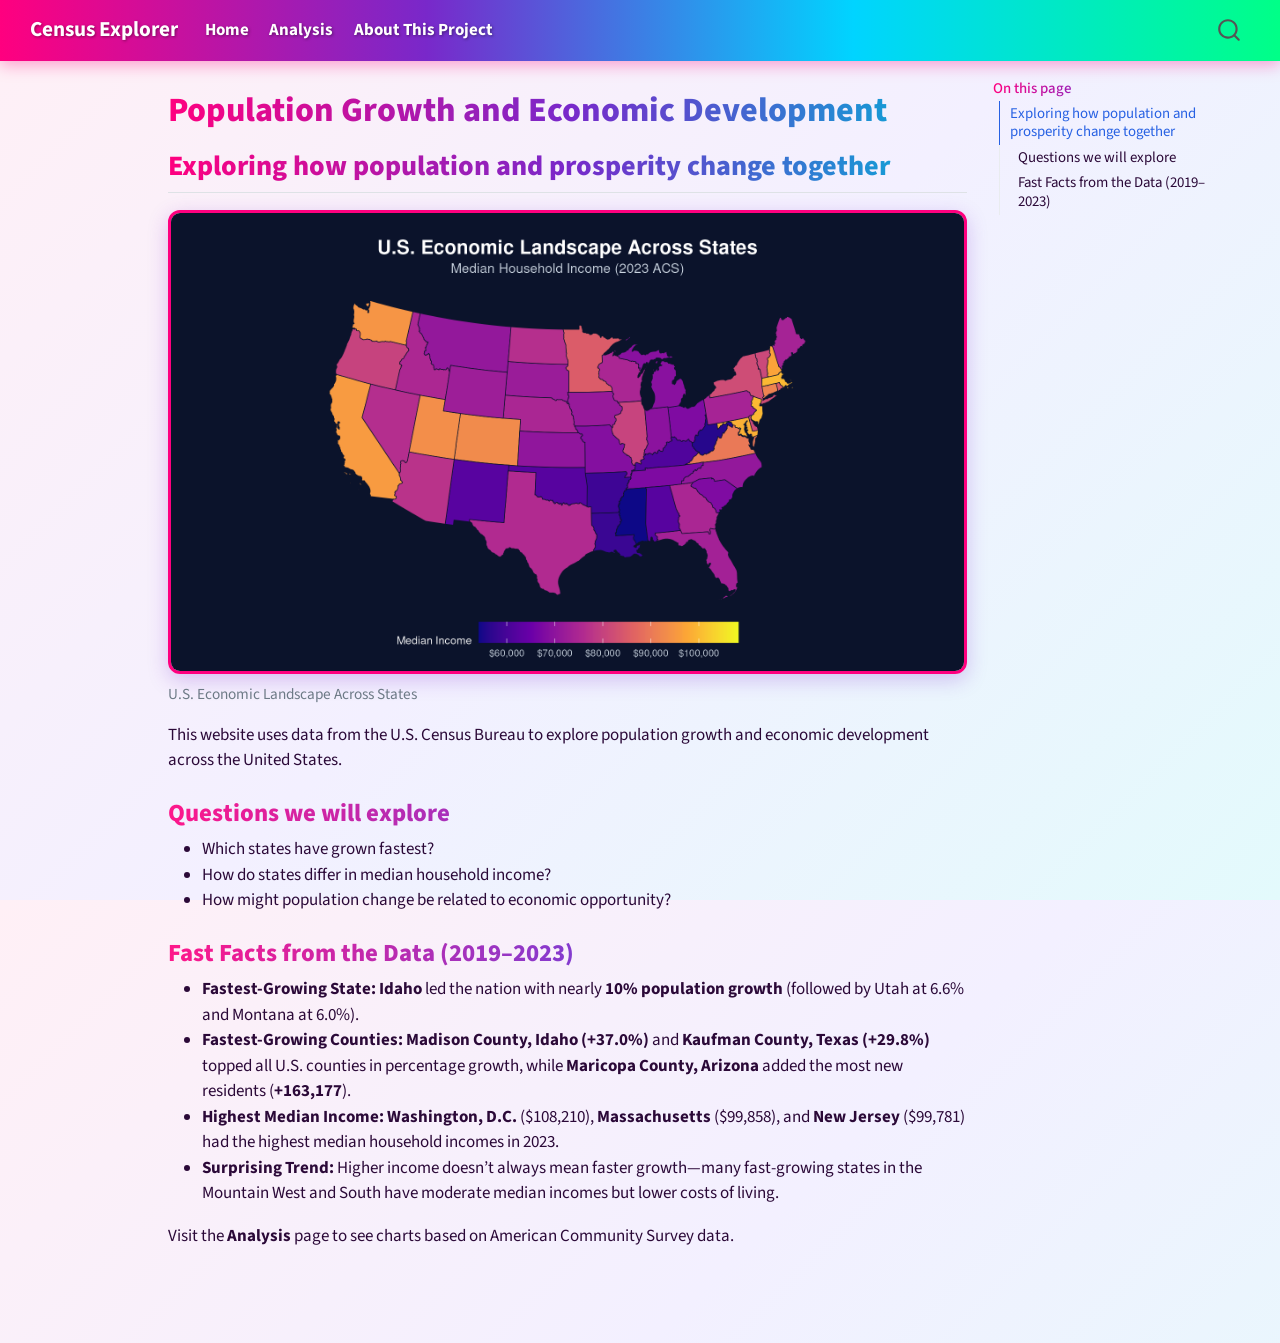
==== commit 157fbf9e: "Built site for gh-pages" ====
--- a/index.html
+++ b/index.html
@@ -126,6 +126,7 @@
   <li><a href="#exploring-how-population-and-prosperity-change-together" id="toc-exploring-how-population-and-prosperity-change-together" class="nav-link active" data-scroll-target="#exploring-how-population-and-prosperity-change-together">Exploring how population and prosperity change together</a>
   <ul class="collapse">
   <li><a href="#questions-we-will-explore" id="toc-questions-we-will-explore" class="nav-link" data-scroll-target="#questions-we-will-explore">Questions we will explore</a></li>
+  <li><a href="#fast-facts-from-the-data-20192023" id="toc-fast-facts-from-the-data-20192023" class="nav-link" data-scroll-target="#fast-facts-from-the-data-20192023">Fast Facts from the Data (2019–2023)</a></li>
   </ul></li>
   </ul>
 </nav>
@@ -167,6 +168,15 @@
 <li>Which states have grown fastest?</li>
 <li>How do states differ in median household income?</li>
 <li>How might population change be related to economic opportunity?</li>
+</ul>
+</section>
+<section id="fast-facts-from-the-data-20192023" class="level3">
+<h3 class="anchored" data-anchor-id="fast-facts-from-the-data-20192023">Fast Facts from the Data (2019–2023)</h3>
+<ul>
+<li><strong>Fastest-Growing State:</strong> <strong>Idaho</strong> led the nation with nearly <strong>10% population growth</strong> (followed by Utah at 6.6% and Montana at 6.0%).</li>
+<li><strong>Fastest-Growing Counties:</strong> <strong>Madison County, Idaho (+37.0%)</strong> and <strong>Kaufman County, Texas (+29.8%)</strong> topped all U.S. counties in percentage growth, while <strong>Maricopa County, Arizona</strong> added the most new residents (<strong>+163,177</strong>).</li>
+<li><strong>Highest Median Income:</strong> <strong>Washington, D.C.</strong> ($108,210), <strong>Massachusetts</strong> ($99,858), and <strong>New Jersey</strong> ($99,781) had the highest median household incomes in 2023.</li>
+<li><strong>Surprising Trend:</strong> Higher income doesn’t always mean faster growth—many fast-growing states in the Mountain West and South have moderate median incomes but lower costs of living.</li>
 </ul>
 <p>Visit the <strong>Analysis</strong> page to see charts based on American Community Survey data.</p>
 
--- a/styles.css
+++ b/styles.css
@@ -0,0 +1,29 @@
+/* Crazy vibrant website styles */
+body {
+  background: linear-gradient(135deg, #fff0f6 0%, #f3f0ff 50%, #e3fafc 100%);
+  color: #2b0938;
+}
+
+.navbar {
+  background: linear-gradient(90deg, #ff007f, #7928ca, #00d4ff, #00ff87) !important;
+  box-shadow: 0 4px 15px rgba(255, 0, 127, 0.35);
+}
+
+.navbar-brand, .navbar-nav .nav-link {
+  color: #ffffff !important;
+  font-weight: 700;
+  text-shadow: 1px 1px 3px rgba(0, 0, 0, 0.4);
+}
+
+h1, h2, h3 {
+  background: linear-gradient(90deg, #ff007f, #7928ca, #00b4d8);
+  -webkit-background-clip: text;
+  -webkit-text-fill-color: transparent;
+  font-weight: 800;
+}
+
+img {
+  border-radius: 12px;
+  border: 3px solid #ff007f;
+  box-shadow: 0 6px 20px rgba(121, 40, 202, 0.25);
+}
